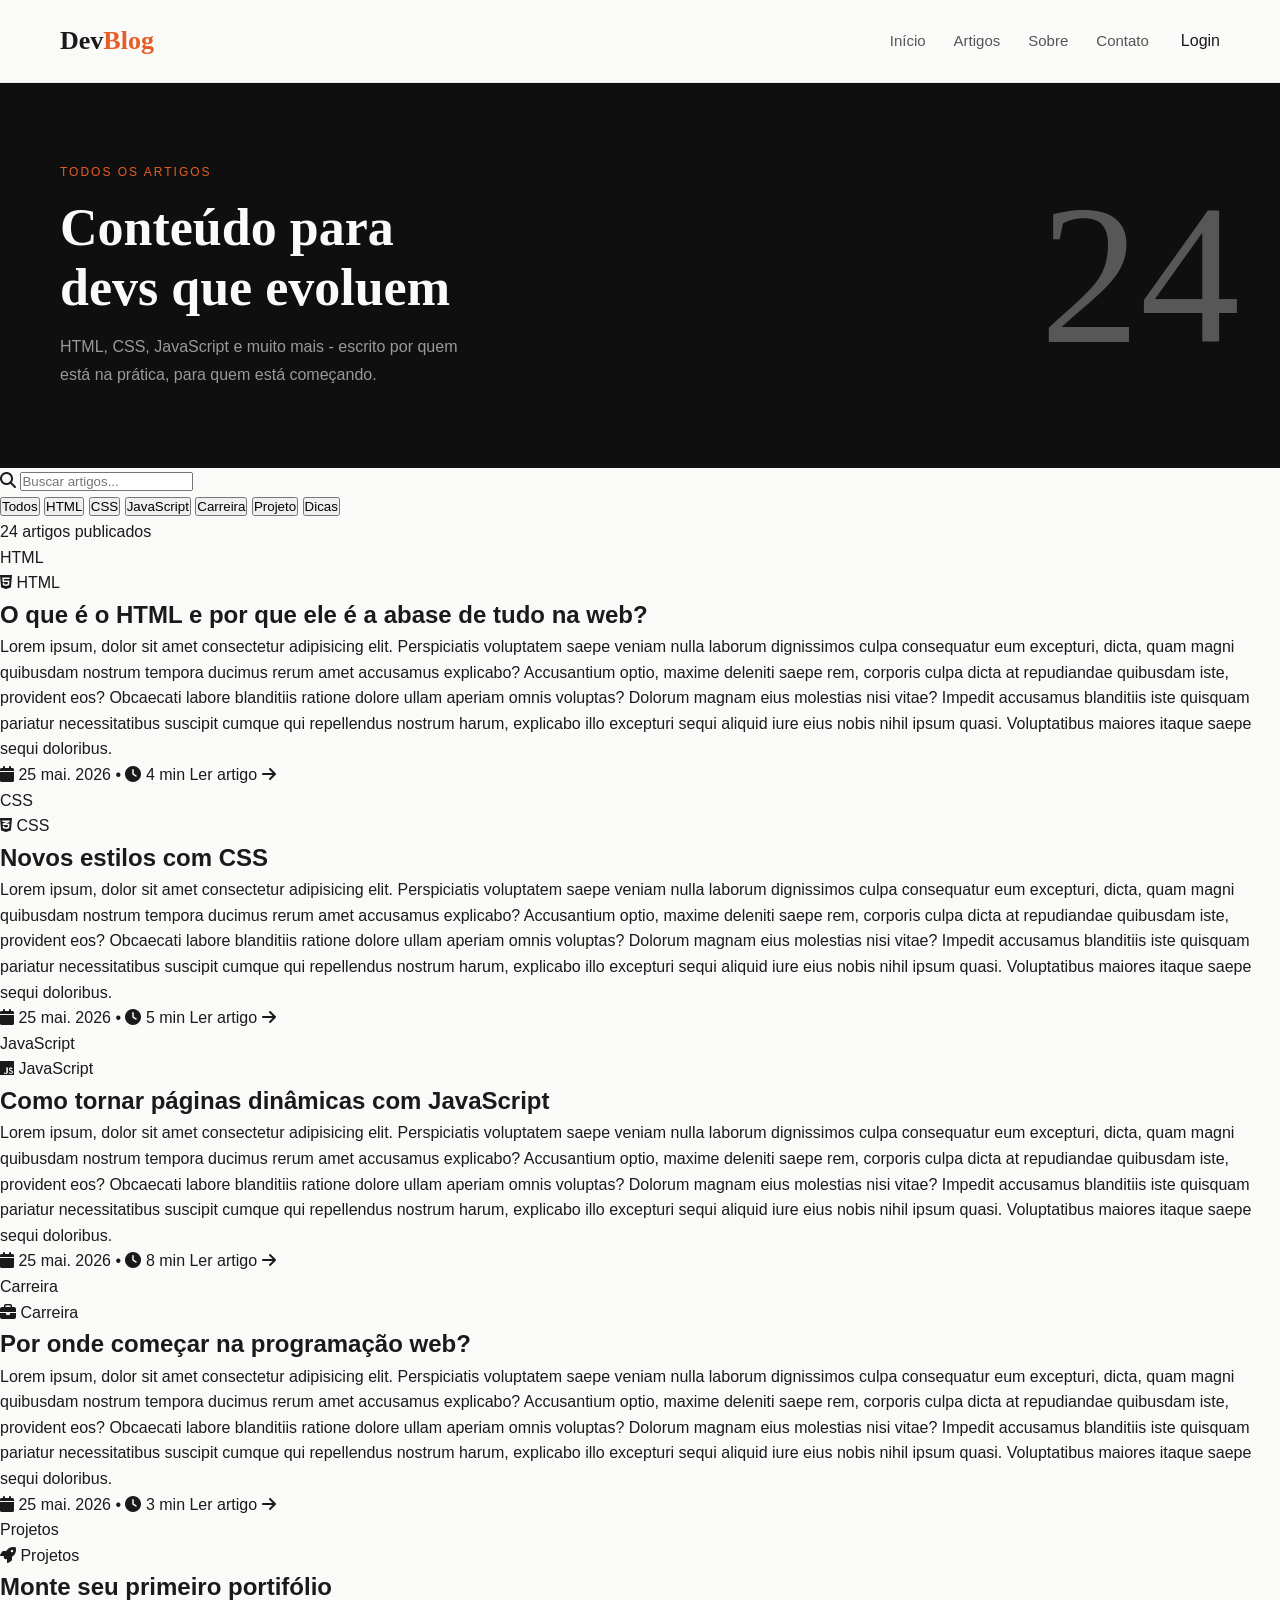
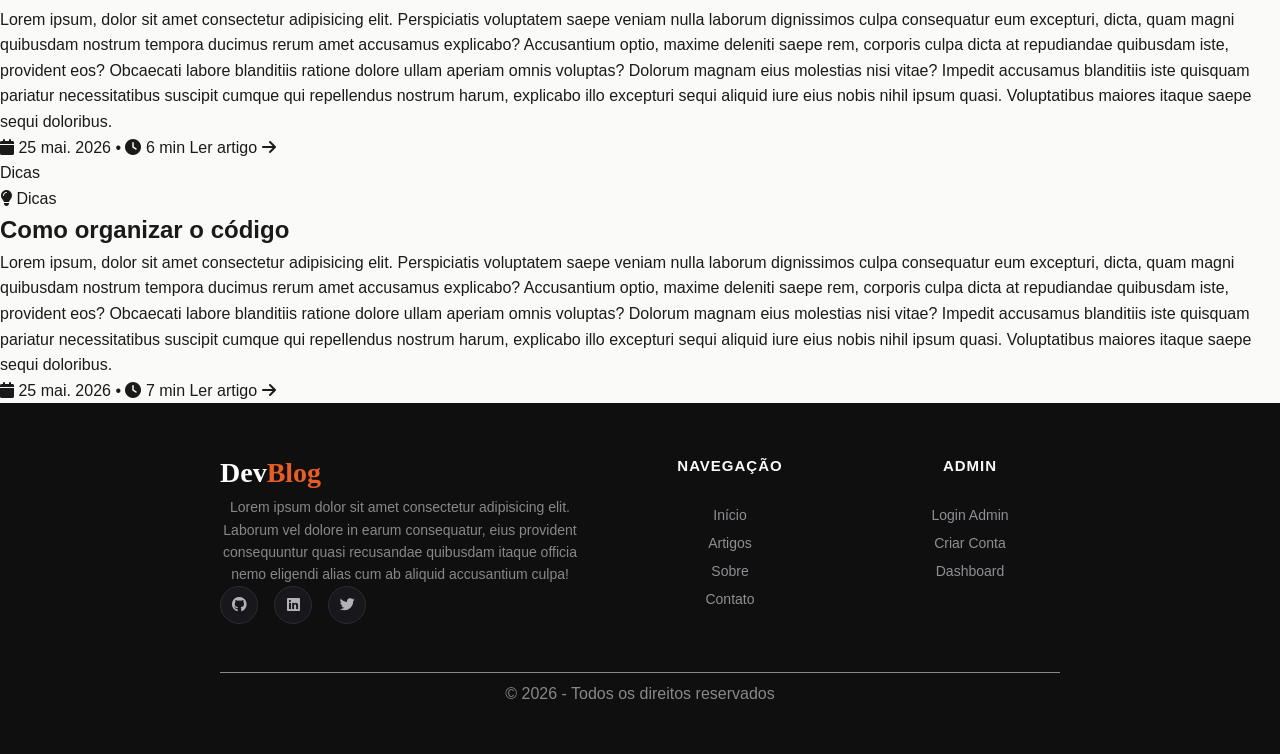
==== artigos/index.html @ 61a020a3 "página de artigos" ====
<!DOCTYPE html>
<html lang="pt-br">
<head>
    <meta charset="UTF-8">
    <meta name="viewport" content="width=device-width, initial-scale=1.0">
    <title>DevBlog - Artigos</title>
    <link rel="stylesheet" href="../global.css">
    <link rel="stylesheet" href="style.css">

    <link rel="stylesheet" href="https://cdnjs.cloudflare.com/ajax/libs/font-awesome/6.4.0/css/all.min.css" />
</head>
<body>

    <header class="cabecalho">
        <a href="index.html" class="logo">Dev<span>Blog</span></a>

        <nav class="navbar">
            <ul class="nav-lista">
             <li><a href="index.html" class="nav-link">Início</a></li>
             <li><a href="artigos/index.html" class="nav-link">Artigos</a></li>
             <li><a href="#sobre" class="nav-link">Sobre</a></li>
             <li><a href="#contato" class="nav-link">Contato</a></li>
            </ul>
            <a href="auth/login/index.html" class="btn-login">Login</a>
        </nav>
    </header>
    
    <main>

       <section class="artigos-banner">
        <span class="artigos-banner-tag">Todos os artigos</span>
        <h1 class="artigos-banner-titulo">Conteúdo para<br>devs que evoluem</h1>
        <p class="artigos-banner-sub">
            HTML, CSS, JavaScript e muito mais - escrito por 
            quem está na prática, para quem está começando.
        </p>
        <div class="banner-numero-fundo">24</div>
       </section>
        
        <div class="artigos-controles">
            <div class="busca-container">
                <span class="busca-icone">
                    <i class="fas fa-search" aria-hidden="true"></i>
                </span>
                <input type="text" class="busca-input" placeholder="Buscar artigos...">
            </div>

            <div class="filtros-lista">
                <button class="filtro-btn">Todos</button>
                <button class="filtro-btn">HTML</button>
                <button class="filtro-btn">CSS</button>
                <button class="filtro-btn">JavaScript</button>
                <button class="filtro-btn">Carreira</button>
                <button class="filtro-btn">Projeto</button>
                <button class="filtro-btn">Dicas</button>
            </div>
        </div>

        <section class="artigos-grid-container">
            <p class="artigos-grid-titulo">24 artigos publicados</p>

            <div class="artigos-grid">

                <article class="artigo-card-destaque">
                    <div class="artigo-card-imagem">
                        <div class="artigo-card-imagem-placeholder">HTML</div>
                    </div>

                    <div class="artigo-card-corpo">
                        <span class="badge badge-laranja">
                            <i class="fab fa-html5" aria-hidden="true"></i>
                             HTML
                        </span>
                        <h2 class="artigo-card-titulo">
                            O que é o HTML e por que ele é a abase de tudo na web?
                        </h2>
                        <p class="artigo-card-texto text-3-linhas">
                            Lorem ipsum, dolor sit amet consectetur adipisicing elit. Perspiciatis voluptatem saepe veniam nulla laborum dignissimos culpa consequatur eum excepturi, dicta, quam magni quibusdam nostrum tempora ducimus rerum amet accusamus explicabo?
                            Accusantium optio, maxime deleniti saepe rem, corporis culpa dicta at repudiandae quibusdam iste, provident eos? Obcaecati labore blanditiis ratione dolore ullam aperiam omnis voluptas? Dolorum magnam eius molestias nisi vitae?
                            Impedit accusamus blanditiis iste quisquam pariatur necessitatibus suscipit cumque qui repellendus nostrum harum, explicabo illo excepturi sequi aliquid iure eius nobis nihil ipsum quasi. Voluptatibus maiores itaque saepe sequi doloribus.
                        </p>

                        <div class="artigo-card-rodape">
                            <span class="artigo-card-meta"><i class="fa fa-calendar" aria-hidden="true"></i>
                              25 mai. 2026 •
                              <i class="fa fa-clock" aria-hidden="true"></i>
                              4 min
                            </span>
                            <a href="#" class="artigo-card-link">Ler artigo <i class="fa fa-arrow-right" aria-hidden="true"></i></a>
                        </div>
                    </div>
                </article>

                <article class="artigo-card">
                    <div class="artigo-card-imagem">
                        <div class="artigo-card-imagem-placeholder">CSS</div>
                    </div>

                    <div class="artigo-card-corpo">
                        <span class="badge badge-laranja">
                            <i class="fab fa-css3-alt" aria-hidden="true"></i>
                             CSS
                        </span>
                        <h2 class="artigo-card-titulo">
                            Novos estilos com CSS
                        </h2>
                        <p class="artigo-card-texto text-3-linhas">
                            Lorem ipsum, dolor sit amet consectetur adipisicing elit. Perspiciatis voluptatem saepe veniam nulla laborum dignissimos culpa consequatur eum excepturi, dicta, quam magni quibusdam nostrum tempora ducimus rerum amet accusamus explicabo?
                            Accusantium optio, maxime deleniti saepe rem, corporis culpa dicta at repudiandae quibusdam iste, provident eos? Obcaecati labore blanditiis ratione dolore ullam aperiam omnis voluptas? Dolorum magnam eius molestias nisi vitae?
                            Impedit accusamus blanditiis iste quisquam pariatur necessitatibus suscipit cumque qui repellendus nostrum harum, explicabo illo excepturi sequi aliquid iure eius nobis nihil ipsum quasi. Voluptatibus maiores itaque saepe sequi doloribus.
                        </p>

                        <div class="artigo-card-rodape">
                            <span class="artigo-card-meta"><i class="fa fa-calendar" aria-hidden="true"></i>
                              25 mai. 2026 •
                              <i class="fa fa-clock" aria-hidden="true"></i>
                              5 min
                            </span>
                            <a href="#" class="artigo-card-link">Ler artigo <i class="fa fa-arrow-right" aria-hidden="true"></i></a>
                        </div>
                    </div>
                </article>

                <article class="artigo-card">
                    <div class="artigo-card-imagem">
                        <div class="artigo-card-imagem-placeholder">JavaScript</div>
                    </div>

                    <div class="artigo-card-corpo">
                        <span class="badge badge-laranja">
                            <i class="fab fa-js" aria-hidden="true"></i>
                             JavaScript
                        </span>
                        <h2 class="artigo-card-titulo">
                            Como tornar páginas dinâmicas com JavaScript
                        </h2>
                        <p class="artigo-card-texto text-3-linhas">
                            Lorem ipsum, dolor sit amet consectetur adipisicing elit. Perspiciatis voluptatem saepe veniam nulla laborum dignissimos culpa consequatur eum excepturi, dicta, quam magni quibusdam nostrum tempora ducimus rerum amet accusamus explicabo?
                            Accusantium optio, maxime deleniti saepe rem, corporis culpa dicta at repudiandae quibusdam iste, provident eos? Obcaecati labore blanditiis ratione dolore ullam aperiam omnis voluptas? Dolorum magnam eius molestias nisi vitae?
                            Impedit accusamus blanditiis iste quisquam pariatur necessitatibus suscipit cumque qui repellendus nostrum harum, explicabo illo excepturi sequi aliquid iure eius nobis nihil ipsum quasi. Voluptatibus maiores itaque saepe sequi doloribus.
                        </p>

                        <div class="artigo-card-rodape">
                            <span class="artigo-card-meta"><i class="fa fa-calendar" aria-hidden="true"></i>
                              25 mai. 2026 •
                              <i class="fa fa-clock" aria-hidden="true"></i>
                              8 min
                            </span>
                            <a href="#" class="artigo-card-link">Ler artigo <i class="fa fa-arrow-right" aria-hidden="true"></i></a>
                        </div>
                    </div>
                </article>

                <article class="artigo-card">
                    <div class="artigo-card-imagem">
                        <div class="artigo-card-imagem-placeholder">Carreira</div>
                    </div>

                    <div class="artigo-card-corpo">
                        <span class="badge badge-laranja">
                            <i class="fas fa-briefcase" aria-hidden="true"></i>
                             Carreira
                        </span>
                        <h2 class="artigo-card-titulo">
                            Por onde começar na programação web?
                        </h2>
                        <p class="artigo-card-texto text-3-linhas">
                            Lorem ipsum, dolor sit amet consectetur adipisicing elit. Perspiciatis voluptatem saepe veniam nulla laborum dignissimos culpa consequatur eum excepturi, dicta, quam magni quibusdam nostrum tempora ducimus rerum amet accusamus explicabo?
                            Accusantium optio, maxime deleniti saepe rem, corporis culpa dicta at repudiandae quibusdam iste, provident eos? Obcaecati labore blanditiis ratione dolore ullam aperiam omnis voluptas? Dolorum magnam eius molestias nisi vitae?
                            Impedit accusamus blanditiis iste quisquam pariatur necessitatibus suscipit cumque qui repellendus nostrum harum, explicabo illo excepturi sequi aliquid iure eius nobis nihil ipsum quasi. Voluptatibus maiores itaque saepe sequi doloribus.
                        </p>

                        <div class="artigo-card-rodape">
                            <span class="artigo-card-meta"><i class="fa fa-calendar" aria-hidden="true"></i>
                              25 mai. 2026 •
                              <i class="fa fa-clock" aria-hidden="true"></i>
                              3 min
                            </span>
                            <a href="#" class="artigo-card-link">Ler artigo <i class="fa fa-arrow-right" aria-hidden="true"></i></a>
                        </div>
                    </div>
                </article>

                <article class="artigo-card">
                    <div class="artigo-card-imagem">
                        <div class="artigo-card-imagem-placeholder">Projetos</div>
                    </div>

                    <div class="artigo-card-corpo">
                        <span class="badge badge-laranja">
                            <i class="fa fa-rocket" aria-hidden="true"></i>
                             Projetos
                        </span>
                        <h2 class="artigo-card-titulo">
                           Monte seu primeiro portifólio
                        </h2>
                        <p class="artigo-card-texto text-3-linhas">
                            Lorem ipsum, dolor sit amet consectetur adipisicing elit. Perspiciatis voluptatem saepe veniam nulla laborum dignissimos culpa consequatur eum excepturi, dicta, quam magni quibusdam nostrum tempora ducimus rerum amet accusamus explicabo?
                            Accusantium optio, maxime deleniti saepe rem, corporis culpa dicta at repudiandae quibusdam iste, provident eos? Obcaecati labore blanditiis ratione dolore ullam aperiam omnis voluptas? Dolorum magnam eius molestias nisi vitae?
                            Impedit accusamus blanditiis iste quisquam pariatur necessitatibus suscipit cumque qui repellendus nostrum harum, explicabo illo excepturi sequi aliquid iure eius nobis nihil ipsum quasi. Voluptatibus maiores itaque saepe sequi doloribus.
                        </p>

                        <div class="artigo-card-rodape">
                            <span class="artigo-card-meta"><i class="fa fa-calendar" aria-hidden="true"></i>
                              25 mai. 2026 •
                              <i class="fa fa-clock" aria-hidden="true"></i>
                              6 min
                            </span>
                            <a href="#" class="artigo-card-link">Ler artigo <i class="fa fa-arrow-right" aria-hidden="true"></i></a>
                        </div>
                    </div>
                </article>

                 <article class="artigo-card">
                    <div class="artigo-card-imagem">
                        <div class="artigo-card-imagem-placeholder">Dicas</div>
                    </div>

                    <div class="artigo-card-corpo">
                        <span class="badge badge-laranja">
                            <i class="fas fa-lightbulb" aria-hidden="true"></i>
                             Dicas
                        </span>
                        <h2 class="artigo-card-titulo">
                            Como organizar o código
                        </h2>
                        <p class="artigo-card-texto text-3-linhas">
                            Lorem ipsum, dolor sit amet consectetur adipisicing elit. Perspiciatis voluptatem saepe veniam nulla laborum dignissimos culpa consequatur eum excepturi, dicta, quam magni quibusdam nostrum tempora ducimus rerum amet accusamus explicabo?
                            Accusantium optio, maxime deleniti saepe rem, corporis culpa dicta at repudiandae quibusdam iste, provident eos? Obcaecati labore blanditiis ratione dolore ullam aperiam omnis voluptas? Dolorum magnam eius molestias nisi vitae?
                            Impedit accusamus blanditiis iste quisquam pariatur necessitatibus suscipit cumque qui repellendus nostrum harum, explicabo illo excepturi sequi aliquid iure eius nobis nihil ipsum quasi. Voluptatibus maiores itaque saepe sequi doloribus.
                        </p>

                        <div class="artigo-card-rodape">
                            <span class="artigo-card-meta"><i class="fa fa-calendar" aria-hidden="true"></i>
                              25 mai. 2026 •
                              <i class="fa fa-clock" aria-hidden="true"></i>
                              7 min
                            </span>
                            <a href="#" class="artigo-card-link">Ler artigo <i class="fa fa-arrow-right" aria-hidden="true"></i></a>
                        </div>
                    </div>
                </article>

            </div>
        </section>
    </main>
    
    <footer class="rodape">
        <div class="rodape-container">
            <div class="rodape-info">
                <p class="rodape-logo ">Dev<span>Blog</span></p>
                <p class="rodape-sub">Lorem ipsum dolor sit amet consectetur adipisicing elit. Laborum vel dolore in earum consequatur, eius provident consequuntur quasi recusandae quibusdam itaque officia nemo eligendi alias cum ab aliquid accusantium culpa!</p>
              
                <div class="rodape-redes">
                    <a href="#"><i class="fab fa-github" aria-hidden="true"></i>
                    <a href="#"><i><i class="fab fa-linkedin" aria-hidden="true"></i></i></a>
                    <a href="#"><i><i class="fab fa-twitter" aria-hidden="true"></i></i></a>
                </div>
            </div>

            <div class="rodape-links">
                <h4>NAVEGAÇÃO</h4>
                <ul>
                    <li><a href="index.html">Início</a></li>
                    <li><a href="artigos/index.html">Artigos</a></li>
                    <li><a href="#sobre">Sobre</a></li>
                    <li><a href="#contato">Contato</a></li>
                </ul>
            </div>

            <div class="rodape-links">
                <h4>ADMIN</h4>
                <ul>
                    <li><a href="auth/login/index.html">Login Admin</a></li>
                    <li><a href="auth/cadastro/index.html">Criar Conta</a></li>
                    <li><a href="admin/index.html">Dashboard</a></li>
                </ul>
            </div>
        </div>

        <div class="rodape-copy">
            <p> &copy; 2026 - Todos os direitos reservados</p>
        </div>
    </footer>

</body>
</html>
---- global.css ----
/* Variáveis  CSS */
:root{
    --cor-fundo: #fafaf8;
    --cor-escura: #0f0f0f;
    --cor-texto: #1a1a1a; 
    --cor-text-suave: #555;
    --cor-cinza: #888;
    --cor-borda: #e8e8e4;
    --cor-principal: #e85d26;
    --cor-principal-clara: #fde8dc;
    --cor-principal-hover: #cf4e1e;
    --cor-sucesso: #22c55e;
    --cor-erro: #ef4444;
    --cor-aviso: #f59e0b;

    --fonte-titulo: serif;
    --fonte-corpo: sans-serif;

    --espaco-xs: 4px;
    --espaco-sm: 8px;
    --espaco-md: 16px;
    --espaco-lg: 24px;
    --espaco-xl: 40px;
    --espaco-2xl: 60px;

    --raio: 12px;
    --raio-sm: 8px;
    --raio-pilula: 100px;

    --sombra-sm: 0 2px 8px rgba(0,0,0, 0.6);
    --sombra-md: 0 4px 24px rgba(0,0,0, 0.1);
    --sombra-1g: 0 12px 48px rgba(0,0,0, 0.14);

    --transicao: 0.5 ease;
}

/* Zerando os estilos do navegador */
*{
    margin: 0;
    padding: 0;
    box-sizing: border-box;
}

html{
    scroll-behavior: smooth;
}

body{
    font-family: var(--fonte-corpo);
    background-color: var(--cor-fundo);
    color: var(--cor-texto);
    line-height: 1.6;
}

ul{
    list-style: none;
}

a{
    text-decoration: none;
    color: inherit;
}

/* Cabeçalho Global */
.cabecalho{
    display: flex;
    align-items: center;
    justify-content: space-between;
    padding: 20px 60px; 
    background-color: var(--cor-fundo);
    border-bottom: 1px solid var(--cor-borda);
    position: sticky;
    top: 0;
    z-index: 100;
}

.logo{
    font-family: var(--fonte-titulo);
    font-size: 26px;
    color: var(--cor-texto);
    font-weight: 700;
}

.logo span{
    color: var(--cor-principal);
}

.navbar{
    display: flex;
    align-items: center;
    gap: 32px;
}

.nav-lista{
    display: flex;
    gap: 28px;
}

.nav-link{
    font-size: 15px;
    font-weight: 500;
    color: var(--cor-text-suave);
    transition: color var(--transicao);
}

.nav-link:hover{
    color: var(--cor-principal);
}


/* Rodapé Global */
.rodape{
    background-color: var(--cor-escura);
    color: var(--cor-cinza);
    text-align: center;
    padding: 48px 20px;
    display: flex;
    flex-direction: column;
    align-items: center;
    gap: 8px;
}

.rodape-container{
    display: grid;
    grid-template-columns: 1.8fr 0.9fr 0.9fr;
    gap: 60px;
    max-width: 1200px;
    margin: 0 auto;
    padding-bottom: 48px;
    border-bottom: 1.5px solid var(--cor-cinza);
}

.rodape-info{
    display: flex;
    flex-direction: column;
    align-items: flex-start;
}

.rodape-logo{
    font-family: var(--fonte-titulo);
    font-size: 28px;
    color: #fff;
    font-weight: 700;
}

.rodape-logo span{
    color: var(--cor-principal);
}

.rodape-sub{
    font-size: 14px;
    line-height: 1.6;
    max-width: 360px;
}

.rodape-redes{
    display: flex;
    align-items: center;
    gap: 16px;
}

.rodape-redes a{
    width: 38px;
    height: 38px;
    border-radius: 50%;
    background-color: #18181c;
    border: 1px solid #2d2d30;
    display: flex;
    align-items: center;
    justify-content: center;
    color: #b3b3b7;
    font-size: 15px;
    transition: all var(--transicao);
}

.rodape-redes a:hover{
    background-color: var(--cor-principal);
    color: #fff;
    border-color: var(--cor-principal);
    transform: translateY(-2px);
}

.rodape-links a{
    display: flex;
    flex-direction: column;
    gap: 12px;
    line-height: 2.0;
}

.rodape-links h4{
    color: var(--cor-fundo);
    font-weight: 600;
    font-size: 15px;
    letter-spacing: 1px;
    line-height: 2.0;
    margin-bottom: 20px;
}

.rodape-links ul a{
    font-size: 14px;
    color: #8f8f94;
    transition: all var(--transicao);
}

.rodape-links ul a:hover{
    color: var(--cor-principal);
}
---- artigos/style.css ----
.artigos-banner{
    background-color: var(--cor-escura);
    color: var(--cor-fundo);
    padding: 80px 60px;
    display: flex;
    flex-direction: column;
    gap: 16px;
    position: relative;
    overflow: hidden;
}

.artigos-banner-tag{
    font-size: 12px;
    letter-spacing: 2px;
    text-transform: uppercase;
    color: var(--cor-principal);
    font-weight: 500;
}

.artigos-banner-titulo{
    font-family: var(--fonte-titulo);
    font-size: 52px;
    max-width: 600px;
    line-height: 1.15;
}

.artigos-banner-sub{
    font-size: 16px;
    color: #999;
    max-width: 400px;
    line-height: 1.7;
}

.banner-numero-fundo{
    position: absolute;
    right: 40px;
    top: 50%;
    transform: translateY(-50%);
    font-family: var(--fonte-titulo);
    font-size: 200px;
    color: rgb(255, 255, 255, 0.3);
    line-height: 1;
    user-select: none;
    pointer-events: none;
}
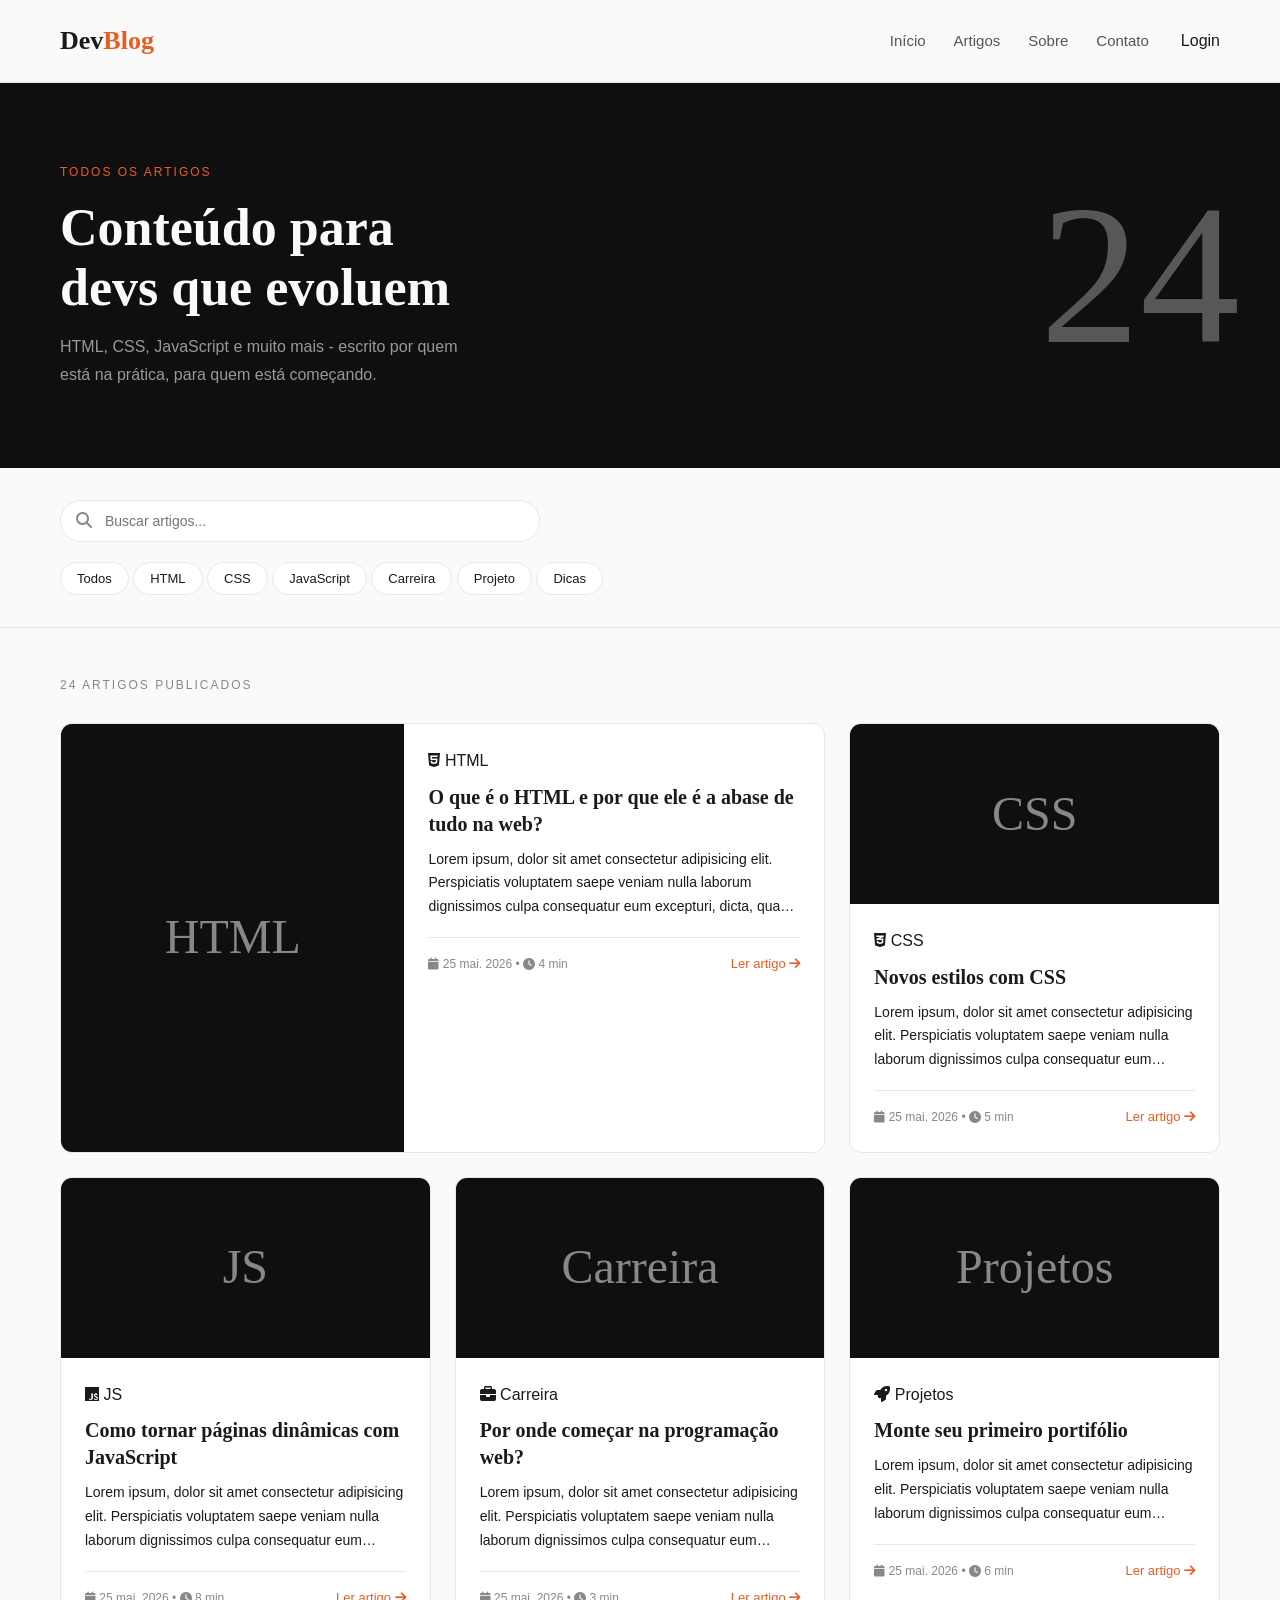
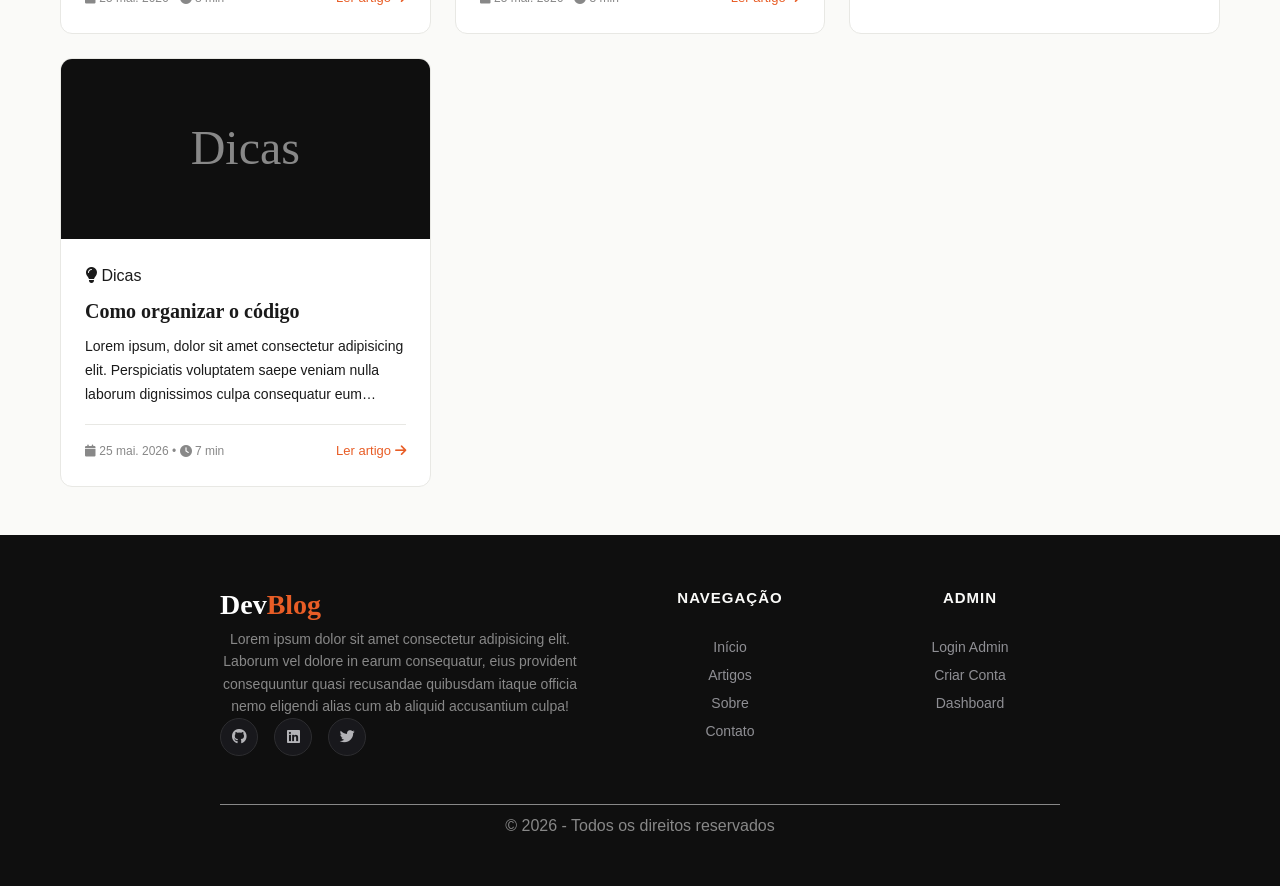
==== commit 4b5e6ae2: "aula 3" ====
--- a/artigos/index.html
+++ b/artigos/index.html
@@ -61,7 +61,7 @@
 
             <div class="artigos-grid">
 
-                <article class="artigo-card-destaque">
+                <article class="artigo-card destaque">
                     <div class="artigo-card-imagem">
                         <div class="artigo-card-imagem-placeholder">HTML</div>
                     </div>
@@ -123,13 +123,13 @@
 
                 <article class="artigo-card">
                     <div class="artigo-card-imagem">
-                        <div class="artigo-card-imagem-placeholder">JavaScript</div>
+                        <div class="artigo-card-imagem-placeholder">JS</div>
                     </div>
 
                     <div class="artigo-card-corpo">
                         <span class="badge badge-laranja">
                             <i class="fab fa-js" aria-hidden="true"></i>
-                             JavaScript
+                             JS
                         </span>
                         <h2 class="artigo-card-titulo">
                             Como tornar páginas dinâmicas com JavaScript
--- a/artigos/style.css
+++ b/artigos/style.css
@@ -42,4 +42,209 @@
     line-height: 1;
     user-select: none;
     pointer-events: none;
+}
+
+.artigos-controles{
+    padding: 32px 60px;
+    display: flex;
+    flex-direction: column;
+    gap: 20px;
+    border-bottom: 1px solid var(--cor-borda);
+    background-color: var(--cor-fundo);
+    position: sticky;
+    top: 73px;
+    z-index: 99;
+}
+
+.busca-container{
+    position:relative;
+    max-width: 480px;
+}
+
+.busca-icone{
+    position: absolute;
+    left: 16px;
+    top: 50%;
+    transform: translateY(-50%);
+    color: var(--cor-cinza);
+    font-size: 16px;
+}
+
+.busca-input{
+    width: 100%;
+    padding: 12px 16px 12px 44px;
+    border: 1.5px solid var(--cor-borda);
+    border-radius: var(--raio-pilula);
+    font-size: 14px;
+    color: var(--cor-texto);
+    background-color: white;
+    outline: none;
+    transition: all var(--transition);
+}
+
+.busca-input:focus{
+    border-color: var(--cor-principal);
+    box-shadow: 0 0 10px 3px rgba(232, 93, 38, 0.3);
+}
+
+.filtro-btn{
+    padding: 8px 16px;
+    border: 1.5px solid var(--cor-borda);
+    border-radius: var(--raio-pilula);
+    background-color: white;
+    font-size: 13px;
+    font-weight: 500;
+    color: var(--cor-texto);
+    cursor: pointer;
+    transition: all var(--transition);
+}
+
+.filtro-btn:hover{
+    color: var(--cor-principal);
+    border-color: var(--cor-principal);
+}
+
+.artigos-grid-container{
+    padding: 48px 60px;
+}
+
+.artigos-grid-titulo{
+    font-size: 12px;
+    text-transform: uppercase;
+    letter-spacing: 2px;
+    color: var(--cor-cinza);
+    margin-bottom: 28px;
+}
+
+.artigos-grid{
+    display: grid;
+    grid-template-columns: repeat(3, 1fr);
+    gap: 24px;
+}
+
+.artigo-card{
+    background-color: white;
+    border: 1px solid var(--cor-borda);
+    border-radius: var(--raio);
+    overflow: hidden;
+    display: flex;
+    flex-direction: column;
+    transition: all var(--transition);
+}
+
+.artigo-card:hover{
+    box-shadow: var(--sombra-lg);
+    transform: translateY(-5px);
+}
+
+.artigo-card-imagem{
+    height: 180px;
+    background-color: var(--cor-escura);
+    overflow: hidden;
+    position: relative;
+}
+
+.artigo-car-imagem img{
+    width: 100%;
+    height: 100%;
+    object-fit: cover;
+    transition: all var(--transition);
+}
+
+.artigo-card-imagem-placeholder{
+    width: 100%;
+    height: 100%;
+    display: flex;
+    align-items: center;
+    justify-content: center;
+    font-size: 48px;
+    color: #888;
+    font-family: var(--fonte-titulo);
+}
+
+.artigo-card-corpo{
+    padding: 24px;
+    display: flex;
+    flex-direction: column;
+    gap: 10px;
+}
+
+.artigo-card-titulo{
+    font-family: var(--fonte-titulo);
+    font-size: 20px;
+    line-height: 1.35;
+    color: var(--cor-texto);
+    transition: all var(--transition);
+}
+
+.artigo-card:hover .artigo-card-titulo{
+    color: var(--cor-principal);
+}
+
+.artigo-card-texto{
+    font-size: 14px;
+    line-height: 1.7;
+    color: var(--cor-texto-suave);
+}
+
+.artigo-card-rodape{
+    display: flex;
+    align-items: center;
+    justify-content: space-between;
+    margin-top: 8px;
+    padding-top: 16px;
+    border-top: 1px solid var(--cor-borda);
+}
+
+.artigo-card-meta{
+    font-size: 12px;
+    color: var(--cor-cinza);
+}
+
+.artigo-card-link{
+    font-size: 13px;
+    font-weight: 500;
+    color: var(--cor-principal);
+    transition: all var(--transition);
+}
+
+.artigo-card-link:hover{
+    letter-spacing: 1px;
+}
+
+.artigo-card.destaque{
+    grid-column: span 2;
+    flex-direction: row;
+}
+
+.artigo-card.destaque .artigo-card-imagem{
+    width: 45%;
+    height: auto;
+    flex-shrink: 0;
+}
+
+.artigo-card-destaque .artigo-card-titulo{
+    font-size: 24px;
+}
+
+.artigo-card-destaque .artigo-card-texto{
+    -webkit-line-clamp: 4;
+    display: -webkit-box;
+    -webkit-box-orient: vertical;
+    overflow: hidden;
+}
+
+.text-3-linhas{
+    -webkit-line-clamp: 3;
+    display: -webkit-box;
+    -webkit-box-orient: vertical;
+    overflow: hidden;
+}
+
+
+@media screen and (max-width: 770px) {
+    .artigos-grid{
+        grid-template-columns: repeat(1, 1fr);
+    }
+
 }
